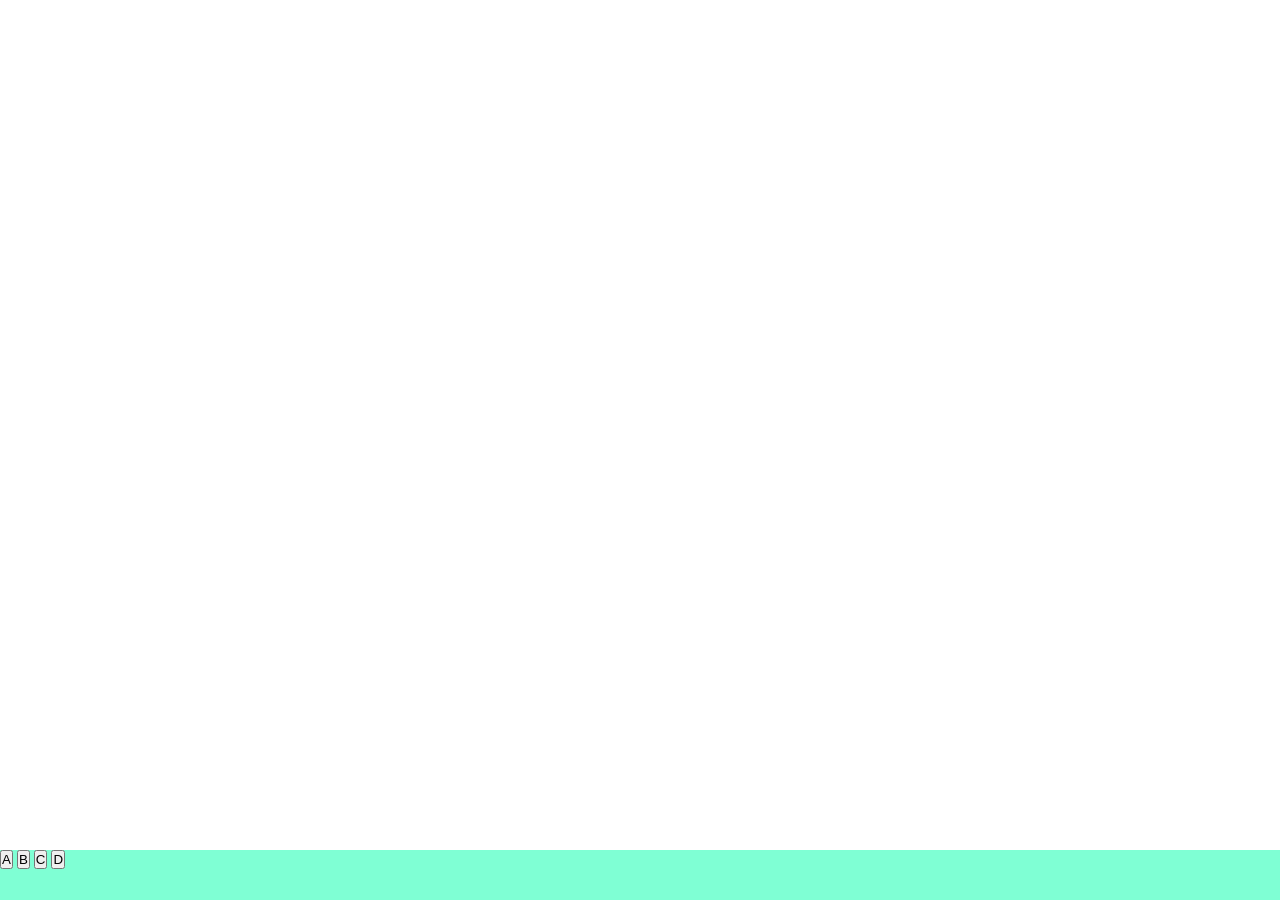
==== index2.html @ 4783fa2f "9" ====
<!DOCTYPE html>
<html lang="en">
<head>
    <meta charset="UTF-8">
    <meta name="viewport" content="width=device-width, initial-scale=1.0">
    <title>Document</title>
</head>
<style>
    *{
        margin: 0;
        padding: 0;
    }
    footer{
        background-color: aquamarine;
        position: absolute;
        bottom: 0;
        width: 100%;height: 50px;
    }
</style>
<body>
    <footer id="footer-bottom">
        <button>A</button>
        <button>B</button>
        <button>C</button>
        <button>D</button>
    </footer>
</body>
</html>
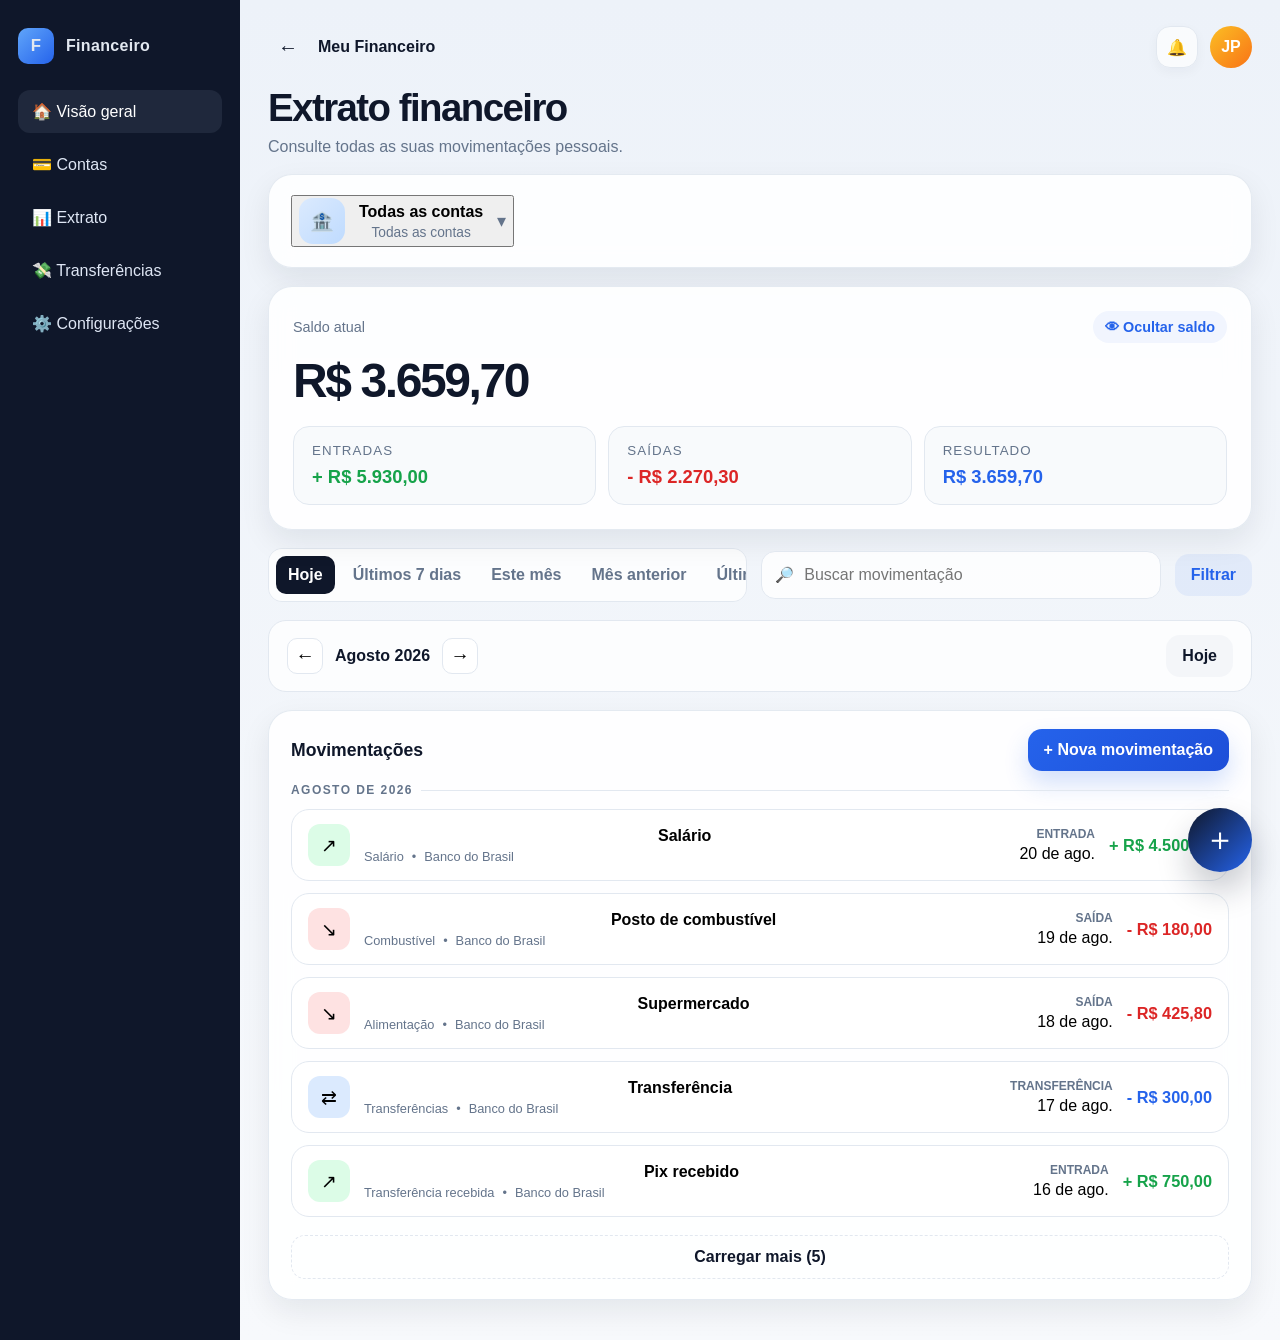
==== commit 68b7db35: "12" ====
--- a/index2.html
+++ b/index2.html
@@ -1,28 +1,154 @@
 <!DOCTYPE html>
-<html lang="en">
-<head>
-    <meta charset="UTF-8">
-    <meta name="viewport" content="width=device-width, initial-scale=1.0">
-    <title>Document</title>
-</head>
-<style>
-    *{
-        margin: 0;
-        padding: 0;
-    }
-    footer{
-        background-color: aquamarine;
-        position: absolute;
-        bottom: 0;
-        width: 100%;height: 50px;
-    }
-</style>
-<body>
-    <footer id="footer-bottom">
-        <button>A</button>
-        <button>B</button>
-        <button>C</button>
-        <button>D</button>
-    </footer>
-</body>
-</html>+<html lang="pt-BR">
+  <head>
+    <meta charset="UTF-8" />
+    <meta name="viewport" content="width=device-width, initial-scale=1.0" />
+    <title>Meu Financeiro | Extrato</title>
+    <link rel="stylesheet" href="css/statement.css" />
+  </head>
+  <body>
+    <div class="app-shell">
+      <aside class="sidebar-panel" aria-label="Sidebar de navegação">
+        <div class="sidebar-brand">
+          <div class="sidebar-brand-mark">F</div>
+          <span>Financeiro</span>
+        </div>
+        <nav class="sidebar-nav">
+          <a class="sidebar-link active" href="#">🏠 Visão geral</a>
+          <a class="sidebar-link" href="#">💳 Contas</a>
+          <a class="sidebar-link" href="#">📊 Extrato</a>
+          <a class="sidebar-link" href="#">💸 Transferências</a>
+          <a class="sidebar-link" href="#">⚙️ Configurações</a>
+        </nav>
+      </aside>
+
+      <main class="page-shell">
+        <header class="topbar">
+          <div class="crumb">
+            <button class="back-link" type="button" aria-label="Voltar">←</button>
+            <span>Meu Financeiro</span>
+          </div>
+          <div class="header-actions">
+            <button class="icon-btn" type="button" aria-label="Notificações">🔔</button>
+            <div class="avatar" aria-label="Avatar do usuário">JP</div>
+          </div>
+        </header>
+
+        <div class="page-header">
+          <h1>Extrato financeiro</h1>
+          <p class="subtitle">Consulte todas as suas movimentações pessoais.</p>
+        </div>
+
+        <section class="card account-selector" aria-label="Seleção de conta">
+          <button class="account-selector-main" type="button" data-account-button aria-expanded="false">
+            <span class="bank-badge">🏦</span>
+            <span class="account-name">
+              <strong>Banco do Brasil</strong>
+              <span>Conta •••• 4821</span>
+            </span>
+            <span class="chevron">▾</span>
+          </button>
+          <div class="account-menu" data-account-menu aria-label="Lista de contas"></div>
+        </section>
+
+        <section class="card balance-card" aria-label="Saldo atual">
+          <div class="balance-header">
+            <span>Saldo atual</span>
+            <button class="toggle-visibility" type="button" data-toggle-balance>👁 Ocultar saldo</button>
+          </div>
+          <div class="balance-amount" data-balance>R$ 12.845,60</div>
+          <div class="summary-grid">
+            <div class="summary-item income">
+              <small>Entradas</small>
+              <strong data-summary="income">+ R$ 5.250,00</strong>
+            </div>
+            <div class="summary-item expense">
+              <small>Saídas</small>
+              <strong data-summary="expense">- R$ 905,80</strong>
+            </div>
+            <div class="summary-item result">
+              <small>Resultado</small>
+              <strong data-summary="result">R$ 4.344,20</strong>
+            </div>
+          </div>
+        </section>
+
+        <section class="controls-panel" aria-label="Filtros do extrato">
+          <div class="segmented" role="tablist" aria-label="Períodos">
+            <button type="button" class="filter-chip active">Hoje</button>
+            <button type="button" class="filter-chip">Últimos 7 dias</button>
+            <button type="button" class="filter-chip">Este mês</button>
+            <button type="button" class="filter-chip">Mês anterior</button>
+            <button type="button" class="filter-chip">Últimos 3 meses</button>
+            <button type="button" class="filter-chip">Este ano</button>
+            <button type="button" class="filter-chip">Personalizado</button>
+          </div>
+
+          <div class="search-wrap">
+            <input id="searchInput" type="search" placeholder="Buscar movimentação" aria-label="Buscar movimentação" />
+          </div>
+
+          <button class="secondary-btn" type="button" data-open-filters>Filtrar</button>
+        </section>
+
+        <div class="month-nav" aria-label="Navegação por mês">
+          <div class="month-stepper">
+            <button type="button" aria-label="Mês anterior">←</button>
+            <strong>Agosto 2026</strong>
+            <button type="button" aria-label="Próximo mês">→</button>
+          </div>
+          <button class="ghost-btn" type="button">Hoje</button>
+        </div>
+
+        <section class="card extrato-card" aria-label="Extrato financeiro">
+          <div class="extrato-header">
+            <h2>Movimentações</h2>
+            <button class="cta-btn" type="button">+ Nova movimentação</button>
+          </div>
+
+          <ul class="transactions-list" id="transactionList"></ul>
+          <button class="load-more" type="button" data-load-more>Carregar mais</button>
+        </section>
+      </main>
+
+      <aside class="detail-panel hidden" id="detailPanel" aria-live="polite"></aside>
+    </div>
+
+    <button class="fab" type="button" aria-label="Nova movimentação">＋</button>
+
+    <div class="modal-backdrop" id="filterModal" aria-hidden="true">
+      <div class="filter-modal" role="dialog" aria-modal="true" aria-labelledby="filterTitle">
+        <div class="filter-modal-header">
+          <h3 id="filterTitle">Filtrar extrato</h3>
+          <button class="icon-btn" type="button" data-close-filters aria-label="Fechar filtros">✕</button>
+        </div>
+
+        <div class="filter-grid">
+          <div class="field">
+            <label for="filterAccount">Conta</label>
+            <select id="filterAccount"></select>
+          </div>
+          <div class="field">
+            <label for="filterCategory">Categoria</label>
+            <select id="filterCategory"></select>
+          </div>
+          <div class="field">
+            <label for="filterType">Tipo</label>
+            <select id="filterType"></select>
+          </div>
+          <div class="field">
+            <label for="filterStatus">Status</label>
+            <select id="filterStatus"></select>
+          </div>
+        </div>
+
+        <div class="modal-actions">
+          <button class="ghost-btn" type="button" data-clear-filters>Limpar filtros</button>
+          <button class="primary-btn" type="button" data-apply-filters>Aplicar filtros</button>
+        </div>
+      </div>
+    </div>
+
+    <script src="js/statement.js" defer></script>
+  </body>
+</html>
--- a/css/statement.css
+++ b/css/statement.css
@@ -0,0 +1,855 @@
+:root {
+  --bg: #f4f7fb;
+  --panel: #ffffff;
+  --panel-alt: #f8fafc;
+  --sidebar: #0f172a;
+  --sidebar-soft: #1e293b;
+  --text: #0f172a;
+  --muted: #64748b;
+  --line: #e2e8f0;
+  --green: #16a34a;
+  --green-soft: #dcfce7;
+  --red: #dc2626;
+  --red-soft: #fee2e2;
+  --blue: #2563eb;
+  --blue-soft: #dbeafe;
+  --amber: #f59e0b;
+  --shadow: 0 12px 30px rgba(15, 23, 42, 0.08);
+  --radius-xl: 24px;
+  --radius-lg: 18px;
+  --radius-md: 12px;
+  --radius-sm: 10px;
+}
+
+* {
+  box-sizing: border-box;
+}
+
+html {
+  scroll-behavior: smooth;
+}
+
+body {
+  margin: 0;
+  font-family: "Segoe UI", Tahoma, Geneva, Verdana, sans-serif;
+  background: linear-gradient(180deg, #edf2f9 0%, #f7f9fc 100%);
+  color: var(--text);
+}
+
+button,
+input,
+select {
+  font: inherit;
+}
+
+button {
+  cursor: pointer;
+}
+
+.app-shell {
+  display: flex;
+  min-height: 100vh;
+}
+
+.sidebar-panel {
+  width: 240px;
+  background: var(--sidebar);
+  color: #e2e8f0;
+  padding: 28px 18px;
+  display: flex;
+  flex-direction: column;
+  gap: 26px;
+}
+
+.sidebar-brand {
+  display: flex;
+  align-items: center;
+  gap: 12px;
+  font-weight: 700;
+  letter-spacing: 0.02em;
+}
+
+.sidebar-brand-mark {
+  width: 36px;
+  height: 36px;
+  border-radius: 10px;
+  background: linear-gradient(135deg, #60a5fa, #2563eb);
+  display: grid;
+  place-items: center;
+  font-size: 1.05rem;
+}
+
+.sidebar-nav {
+  display: flex;
+  flex-direction: column;
+  gap: 10px;
+}
+
+.sidebar-link {
+  display: flex;
+  align-items: center;
+  gap: 10px;
+  padding: 12px 14px;
+  border-radius: 12px;
+  color: #dfe7f5;
+  text-decoration: none;
+  transition: 0.2s ease;
+}
+
+.sidebar-link.active,
+.sidebar-link:hover {
+  background: rgba(148, 163, 184, 0.12);
+  color: #fff;
+}
+
+.page-shell {
+  flex: 1;
+  padding: 26px 28px 40px;
+}
+
+.topbar {
+  display: flex;
+  justify-content: space-between;
+  align-items: center;
+  gap: 12px;
+  margin-bottom: 18px;
+}
+
+.crumb {
+  display: flex;
+  align-items: center;
+  gap: 10px;
+  font-weight: 600;
+  color: var(--text);
+}
+
+.back-link {
+  background: transparent;
+  border: none;
+  font-size: 1.25rem;
+  color: var(--text);
+  padding: 8px 10px;
+  border-radius: 10px;
+}
+
+.back-link:hover {
+  background: rgba(148, 163, 184, 0.12);
+}
+
+.header-actions {
+  display: flex;
+  align-items: center;
+  gap: 12px;
+}
+
+.icon-btn {
+  width: 42px;
+  height: 42px;
+  border-radius: 14px;
+  border: 1px solid var(--line);
+  background: rgba(255, 255, 255, 0.7);
+  box-shadow: 0 4px 12px rgba(15, 23, 42, 0.04);
+}
+
+.avatar {
+  width: 42px;
+  height: 42px;
+  border-radius: 50%;
+  background: linear-gradient(135deg, #fbbf24, #f97316);
+  color: #fff;
+  display: grid;
+  place-items: center;
+  font-weight: 700;
+}
+
+.page-header {
+  margin-bottom: 18px;
+}
+
+.page-header h1 {
+  margin: 0;
+  font-size: clamp(2rem, 3vw, 2.5rem);
+  letter-spacing: -0.04em;
+}
+
+.subtitle {
+  margin: 8px 0 0;
+  color: var(--muted);
+  font-size: 1rem;
+}
+
+.card {
+  background: rgba(255, 255, 255, 0.88);
+  backdrop-filter: blur(12px);
+  border: 1px solid rgba(226, 232, 240, 0.9);
+  box-shadow: var(--shadow);
+  border-radius: var(--radius-xl);
+}
+
+.account-selector {
+  position: relative;
+  display: flex;
+  align-items: center;
+  justify-content: space-between;
+  padding: 20px 22px;
+  margin-bottom: 18px;
+}
+
+.account-selector-main {
+  display: flex;
+  align-items: center;
+  gap: 14px;
+}
+
+.bank-badge {
+  width: 46px;
+  height: 46px;
+  border-radius: 14px;
+  background: linear-gradient(135deg, #dbeafe, #bfdbfe);
+  display: grid;
+  place-items: center;
+  font-size: 1.2rem;
+}
+
+.account-name {
+  display: flex;
+  flex-direction: column;
+  gap: 4px;
+}
+
+.account-name strong {
+  font-size: 1rem;
+}
+
+.account-name span {
+  color: var(--muted);
+  font-size: 0.86rem;
+}
+
+.account-menu {
+  position: absolute;
+  top: calc(100% + 12px);
+  left: 0;
+  width: min(420px, calc(100% - 24px));
+  background: rgba(255, 255, 255, 0.98);
+  border: 1px solid var(--line);
+  border-radius: 18px;
+  box-shadow: 0 20px 40px rgba(15, 23, 42, 0.12);
+  padding: 10px;
+  display: none;
+  z-index: 50;
+}
+
+.account-selector.open .account-menu {
+  display: block;
+}
+
+.account-option {
+  width: 100%;
+  background: transparent;
+  border: none;
+  border-radius: 12px;
+  padding: 12px 14px;
+  text-align: left;
+  display: flex;
+  align-items: center;
+  justify-content: space-between;
+  color: var(--text);
+}
+
+.account-option:hover,
+.account-option.active {
+  background: #f1f5f9;
+}
+
+.account-option strong {
+  font-size: 0.95rem;
+}
+
+.account-option span {
+  color: var(--muted);
+  font-size: 0.82rem;
+}
+
+.chevron {
+  font-size: 1.1rem;
+  color: var(--muted);
+}
+
+.balance-card {
+  padding: 24px;
+  margin-bottom: 18px;
+}
+
+.balance-header {
+  display: flex;
+  align-items: center;
+  justify-content: space-between;
+  gap: 12px;
+  margin-bottom: 10px;
+  color: var(--muted);
+  font-size: 0.9rem;
+}
+
+.toggle-visibility {
+  border: none;
+  background: rgba(37, 99, 235, 0.06);
+  color: var(--blue);
+  border-radius: 999px;
+  padding: 8px 12px;
+  font-weight: 600;
+}
+
+.balance-amount {
+  font-size: clamp(2rem, 4vw, 3rem);
+  font-weight: 800;
+  letter-spacing: -0.05em;
+  margin-bottom: 18px;
+}
+
+.summary-grid {
+  display: grid;
+  grid-template-columns: repeat(3, minmax(0, 1fr));
+  gap: 12px;
+}
+
+.summary-item {
+  padding: 16px 18px;
+  background: var(--panel-alt);
+  border: 1px solid var(--line);
+  border-radius: 16px;
+}
+
+.summary-item small {
+  display: block;
+  color: var(--muted);
+  margin-bottom: 8px;
+  letter-spacing: 0.08em;
+  text-transform: uppercase;
+}
+
+.summary-item strong {
+  font-size: 1.15rem;
+}
+
+.summary-item.income strong {
+  color: var(--green);
+}
+
+.summary-item.expense strong {
+  color: var(--red);
+}
+
+.summary-item.result strong {
+  color: var(--blue);
+}
+
+.controls-panel {
+  display: grid;
+  grid-template-columns: 1.2fr 1fr auto;
+  gap: 14px;
+  margin-bottom: 18px;
+  align-items: center;
+}
+
+.segmented {
+  display: flex;
+  background: rgba(255, 255, 255, 0.8);
+  border: 1px solid var(--line);
+  border-radius: 14px;
+  padding: 7px;
+  gap: 6px;
+  overflow-x: auto;
+}
+
+.filter-chip {
+  border: none;
+  background: transparent;
+  border-radius: 10px;
+  padding: 10px 12px;
+  min-width: max-content;
+  color: var(--muted);
+  font-weight: 600;
+}
+
+.filter-chip.active {
+  background: var(--text);
+  color: #fff;
+}
+
+.search-wrap {
+  position: relative;
+}
+
+.search-wrap input {
+  width: 100%;
+  height: 48px;
+  border: 1px solid var(--line);
+  border-radius: 14px;
+  background: rgba(255, 255, 255, 0.8);
+  padding: 0 16px 0 42px;
+  color: var(--text);
+}
+
+.search-wrap::before {
+  content: "🔎";
+  position: absolute;
+  left: 14px;
+  top: 50%;
+  transform: translateY(-50%);
+  font-size: 0.95rem;
+}
+
+.primary-btn,
+.secondary-btn,
+.ghost-btn,
+.cta-btn {
+  border: none;
+  border-radius: 14px;
+  padding: 12px 16px;
+  font-weight: 700;
+}
+
+.primary-btn {
+  background: #0f172a;
+  color: #fff;
+}
+
+.secondary-btn {
+  background: rgba(37, 99, 235, 0.08);
+  color: var(--blue);
+}
+
+.ghost-btn {
+  background: rgba(148, 163, 184, 0.08);
+  color: var(--text);
+}
+
+.cta-btn {
+  background: linear-gradient(135deg, #2563eb, #1d4ed8);
+  color: #fff;
+  box-shadow: 0 12px 24px rgba(37, 99, 235, 0.2);
+}
+
+.month-nav {
+  display: flex;
+  align-items: center;
+  justify-content: space-between;
+  margin-bottom: 18px;
+  background: rgba(255, 255, 255, 0.82);
+  border: 1px solid var(--line);
+  border-radius: 18px;
+  padding: 14px 18px;
+}
+
+.month-nav .month-stepper {
+  display: flex;
+  align-items: center;
+  gap: 12px;
+}
+
+.month-stepper button {
+  border: 1px solid var(--line);
+  background: #fff;
+  width: 36px;
+  height: 36px;
+  border-radius: 10px;
+  font-size: 1.2rem;
+}
+
+.extrato-card {
+  padding: 18px 22px 10px;
+}
+
+.extrato-header {
+  display: flex;
+  justify-content: space-between;
+  align-items: center;
+  padding-bottom: 12px;
+}
+
+.extrato-header h2 {
+  margin: 0;
+  font-size: 1.1rem;
+}
+
+.transactions-list {
+  list-style: none;
+  padding: 0;
+  margin: 0;
+  display: flex;
+  flex-direction: column;
+  gap: 14px;
+}
+
+.date-group {
+  display: flex;
+  flex-direction: column;
+  gap: 12px;
+}
+
+.date-tag {
+  color: var(--muted);
+  font-size: 0.75rem;
+  letter-spacing: 0.12em;
+  text-transform: uppercase;
+  font-weight: 700;
+  display: flex;
+  align-items: center;
+  gap: 8px;
+}
+
+.date-tag::after {
+  content: "";
+  flex: 1;
+  height: 1px;
+  background: var(--line);
+}
+
+.transaction-item {
+  display: grid;
+  grid-template-columns: auto 1fr auto auto;
+  gap: 14px;
+  align-items: center;
+  background: #fff;
+  border: 1px solid var(--line);
+  border-radius: 18px;
+  padding: 14px 16px;
+  transition: transform 0.2s ease, box-shadow 0.2s ease;
+}
+
+.transaction-item:hover {
+  transform: translateY(-1px);
+  box-shadow: 0 10px 20px rgba(15, 23, 42, 0.06);
+}
+
+.transaction-icon {
+  width: 42px;
+  height: 42px;
+  border-radius: 12px;
+  display: grid;
+  place-items: center;
+  font-size: 1.2rem;
+}
+
+.transaction-icon.income {
+  background: var(--green-soft);
+}
+
+.transaction-icon.expense {
+  background: var(--red-soft);
+}
+
+.transaction-icon.transfer {
+  background: var(--blue-soft);
+}
+
+.transaction-main {
+  display: flex;
+  flex-direction: column;
+  gap: 4px;
+}
+
+.transaction-main strong {
+  font-size: 1rem;
+}
+
+.meta-line {
+  display: flex;
+  flex-wrap: wrap;
+  align-items: center;
+  gap: 8px;
+  font-size: 0.8rem;
+  color: var(--muted);
+}
+
+.transaction-meta {
+  display: flex;
+  flex-direction: column;
+  align-items: flex-end;
+  gap: 4px;
+}
+
+.transaction-type {
+  font-size: 0.75rem;
+  font-weight: 700;
+  color: var(--muted);
+  text-transform: uppercase;
+}
+
+.transaction-value {
+  font-size: 1.02rem;
+  font-weight: 800;
+}
+
+.transaction-value.income {
+  color: var(--green);
+}
+
+.transaction-value.expense {
+  color: var(--red);
+}
+
+.transaction-value.transfer {
+  color: var(--blue);
+}
+
+.load-more {
+  width: 100%;
+  margin: 18px 0 10px;
+  background: transparent;
+  border: 1px dashed var(--line);
+  color: var(--text);
+  border-radius: 14px;
+  padding: 12px 16px;
+  font-weight: 700;
+}
+
+.detail-panel {
+  width: 380px;
+  background: rgba(255, 255, 255, 0.9);
+  border-left: 1px solid var(--line);
+  padding: 22px 20px;
+  position: sticky;
+  top: 0;
+  align-self: flex-start;
+  height: calc(100vh - 52px);
+}
+
+.detail-panel.hidden {
+  display: none;
+}
+
+.detail-panel h3 {
+  margin: 0 0 18px;
+  font-size: 1.15rem;
+}
+
+.detail-row {
+  display: flex;
+  justify-content: space-between;
+  gap: 12px;
+  padding: 10px 0;
+  border-bottom: 1px solid var(--line);
+}
+
+.detail-row:last-of-type {
+  border-bottom: none;
+}
+
+.detail-row span {
+  color: var(--muted);
+}
+
+.detail-row strong {
+  text-align: right;
+  max-width: 58%;
+}
+
+.detail-actions {
+  display: flex;
+  flex-wrap: wrap;
+  gap: 8px;
+  margin-top: 18px;
+}
+
+.detail-actions button {
+  flex: 1 1 120px;
+}
+
+.empty-state,
+.error-state,
+.loading-state {
+  background: rgba(255, 255, 255, 0.88);
+  border: 1px solid var(--line);
+  border-radius: 24px;
+  padding: 42px 20px;
+  text-align: center;
+  box-shadow: var(--shadow);
+}
+
+.empty-state .emoji,
+.error-state .emoji,
+.loading-state .emoji {
+  font-size: 2.5rem;
+  display: block;
+  margin-bottom: 14px;
+}
+
+.empty-state h3,
+.error-state h3,
+.loading-state h3 {
+  margin: 0 0 8px;
+  font-size: 1.4rem;
+}
+
+.empty-state p,
+.error-state p,
+.loading-state p {
+  margin: 0 0 18px;
+  color: var(--muted);
+}
+
+.modal-backdrop {
+  position: fixed;
+  inset: 0;
+  background: rgba(15, 23, 42, 0.5);
+  display: none;
+  align-items: center;
+  justify-content: center;
+  z-index: 100;
+  padding: 20px;
+}
+
+.modal-backdrop.open {
+  display: flex;
+}
+
+.filter-modal {
+  width: min(560px, 100%);
+  background: #fff;
+  border-radius: 24px;
+  border: 1px solid var(--line);
+  box-shadow: 0 28px 60px rgba(15, 23, 42, 0.18);
+  padding: 22px;
+}
+
+.filter-modal-header {
+  display: flex;
+  align-items: center;
+  justify-content: space-between;
+  gap: 12px;
+  margin-bottom: 18px;
+}
+
+.filter-grid {
+  display: grid;
+  grid-template-columns: repeat(2, minmax(0, 1fr));
+  gap: 14px;
+}
+
+.field {
+  display: flex;
+  flex-direction: column;
+  gap: 8px;
+}
+
+.field label {
+  color: var(--muted);
+  font-weight: 600;
+  font-size: 0.82rem;
+}
+
+.field select,
+.field input {
+  height: 46px;
+  border: 1px solid var(--line);
+  border-radius: 12px;
+  background: #fff;
+  padding: 0 12px;
+}
+
+.modal-actions {
+  display: flex;
+  justify-content: flex-end;
+  gap: 10px;
+  margin-top: 22px;
+}
+
+.fab {
+  position: fixed;
+  right: 28px;
+  bottom: 28px;
+  width: 64px;
+  height: 64px;
+  border: none;
+  border-radius: 50%;
+  background: linear-gradient(135deg, #0f172a, #2563eb);
+  color: #fff;
+  font-size: 2rem;
+  box-shadow: 0 18px 32px rgba(15, 23, 42, 0.22);
+  z-index: 80;
+}
+
+@media (max-width: 980px) {
+  .app-shell {
+    display: block;
+  }
+
+  .sidebar-panel {
+    display: none;
+  }
+
+  .page-shell {
+    padding: 18px 16px 120px;
+  }
+
+  .controls-panel {
+    grid-template-columns: 1fr;
+  }
+
+  .summary-grid {
+    grid-template-columns: 1fr;
+  }
+
+  .detail-panel {
+    display: none;
+  }
+
+  .transaction-item {
+    grid-template-columns: auto 1fr auto;
+  }
+
+  .transaction-meta {
+    grid-column: 2 / span 2;
+    align-items: flex-start;
+  }
+}
+
+@media (max-width: 640px) {
+  .topbar {
+    align-items: flex-start;
+  }
+
+  .header-actions {
+    gap: 8px;
+  }
+
+  .subtitle {
+    font-size: 0.9rem;
+  }
+
+  .account-selector {
+    padding: 18px 16px;
+  }
+
+  .balance-card {
+    padding: 18px 16px;
+  }
+
+  .extrato-card {
+    padding: 16px 14px 8px;
+  }
+
+  .transaction-item {
+    padding: 12px 12px;
+    gap: 10px;
+  }
+
+  .transaction-main strong {
+    font-size: 0.95rem;
+  }
+
+  .transaction-value {
+    font-size: 0.96rem;
+  }
+
+  .filter-grid {
+    grid-template-columns: 1fr;
+  }
+
+  .fab {
+    right: 20px;
+    bottom: 20px;
+  }
+}
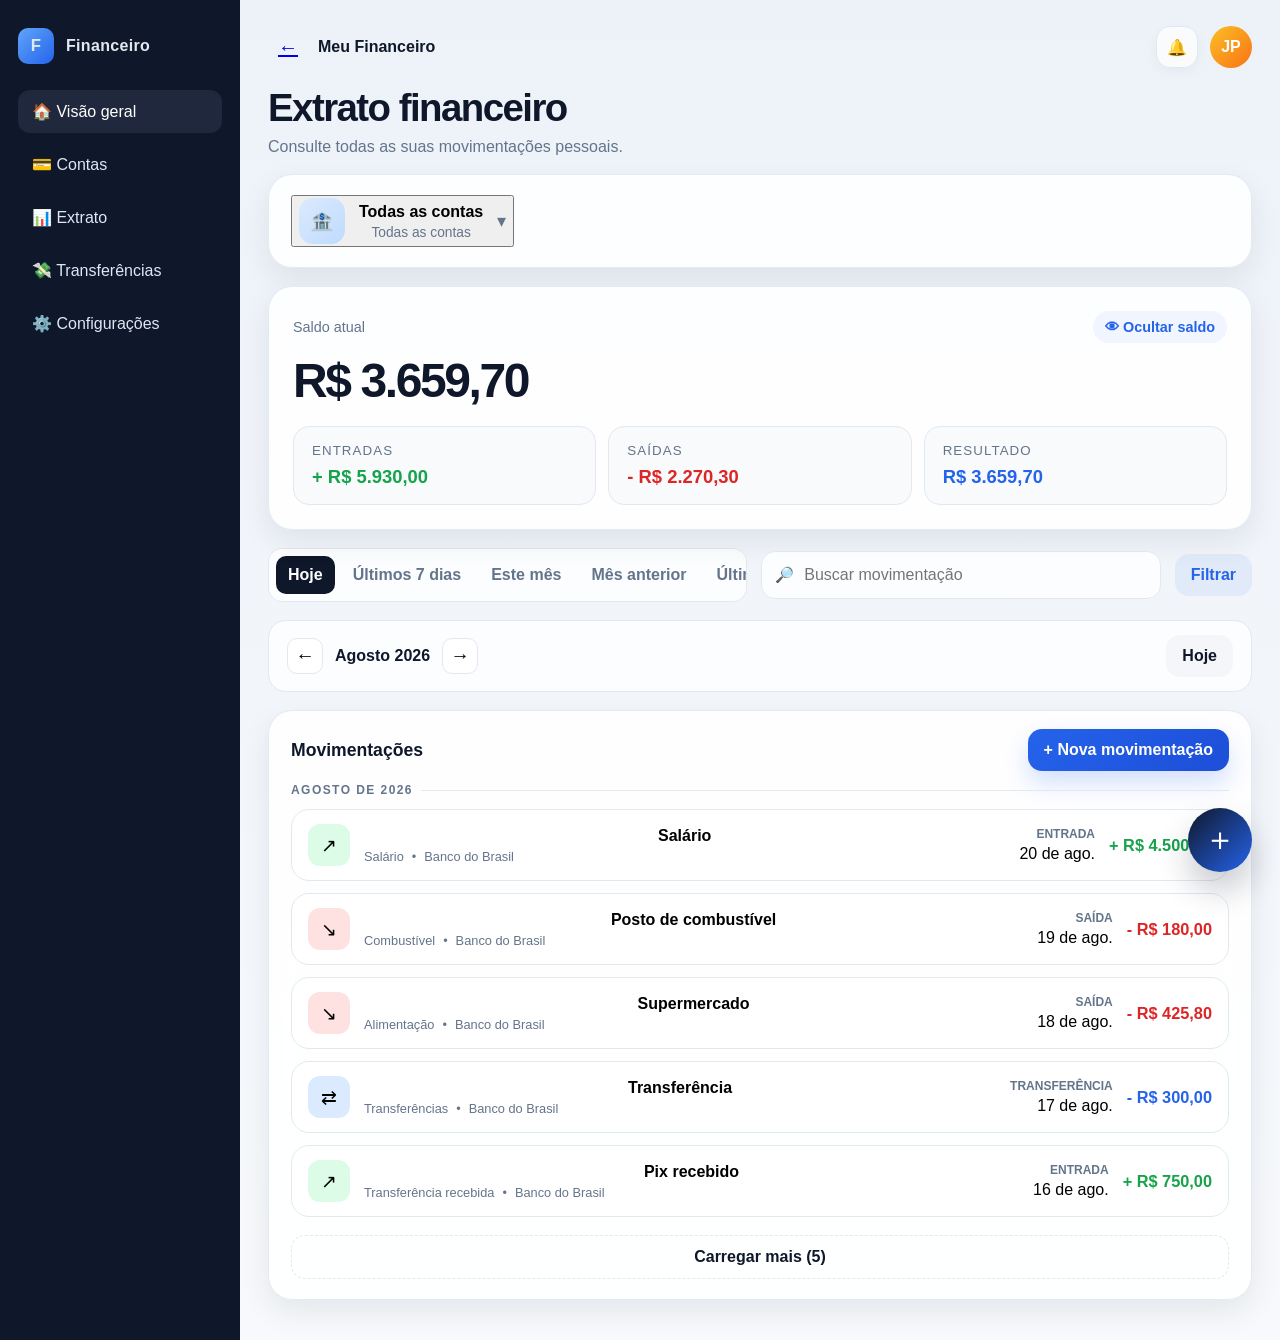
==== commit 93fc15b6: "13" ====
--- a/index2.html
+++ b/index2.html
@@ -25,7 +25,7 @@
       <main class="page-shell">
         <header class="topbar">
           <div class="crumb">
-            <button class="back-link" type="button" aria-label="Voltar">←</button>
+            <button class="back-link" type="button" aria-label="Voltar"><a href="index.html">←</a></button>
             <span>Meu Financeiro</span>
           </div>
           <div class="header-actions">
